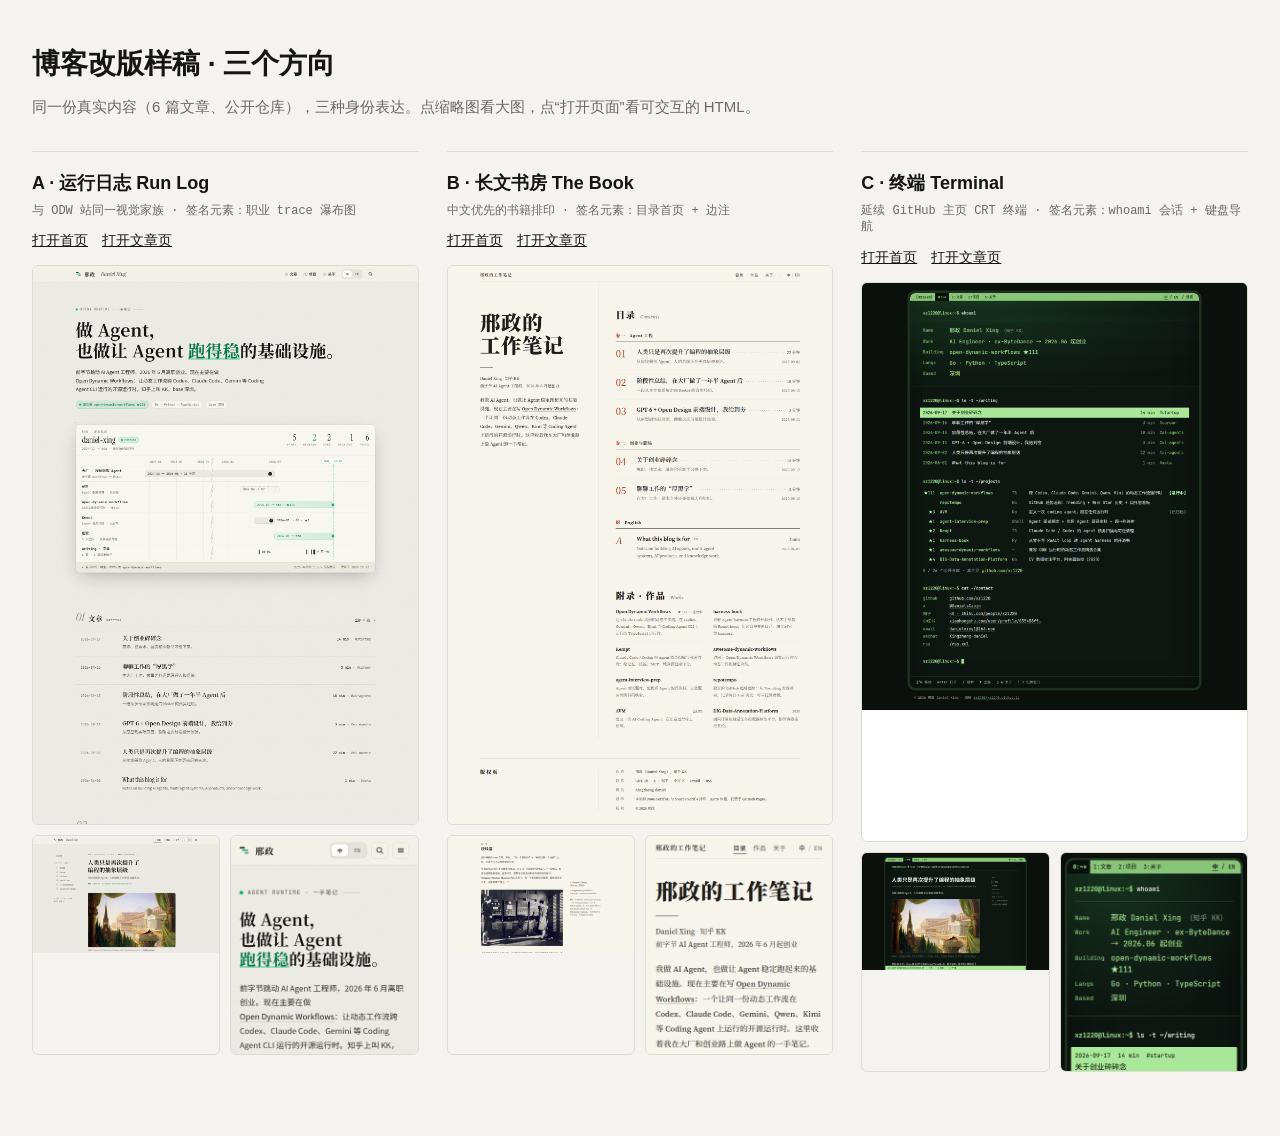
==== index.html @ 7ac71692 "Publish blog redesign mockups: three directions Static previews of three redesign directions for xz1" ====
<!doctype html>
<html lang="zh-CN">
<head>
<meta charset="utf-8">
<meta name="robots" content="noindex, nofollow">
<meta name="viewport" content="width=device-width, initial-scale=1">
<title>博客改版样稿 · 三个方向</title>
<style>
  :root { --paper:#f4f3ef; --ink:#151513; --muted:#6c6a63; --line:#dedbd2; }
  * { box-sizing: border-box; }
  body { margin:0; background:var(--paper); color:var(--ink);
    font: 15px/1.7 -apple-system, BlinkMacSystemFont, "Segoe UI", "PingFang SC", "Noto Sans SC", sans-serif; }
  header { max-width: 1400px; margin: 0 auto; padding: 40px 32px 8px; }
  h1 { font-size: 28px; margin: 0 0 6px; }
  header p { margin: 0; color: var(--muted); }
  main { max-width: 1400px; margin: 0 auto; padding: 24px 32px 64px;
    display: grid; grid-template-columns: repeat(3, 1fr); gap: 28px; }
  section { border-top: 1px solid var(--line); padding-top: 16px; }
  h2 { font-size: 18px; margin: 0 0 4px; }
  .tag { font: 12px/1.4 ui-monospace, Menlo, monospace; color: var(--muted); margin: 0 0 10px; }
  .links { display: flex; gap: 14px; margin: 0 0 12px; font-size: 14px; }
  .links a { color: inherit; }
  .thumb { display: block; height: 560px; overflow: hidden; border: 1px solid var(--line); border-radius: 6px; background: #fff; }
  .thumb img { width: 100%; display: block; }
  .pair { display: grid; grid-template-columns: 1fr 1fr; gap: 10px; margin-top: 10px; }
  .pair a { display: block; height: 220px; overflow: hidden; border: 1px solid var(--line); border-radius: 6px; }
  .pair img { width: 100%; display: block; }
  ul { margin: 12px 0 0; padding-left: 18px; color: #33322d; font-size: 14px; }
  @media (max-width: 1000px) { main { grid-template-columns: 1fr; } }
</style>
</head>
<body>
<header>
  <h1>博客改版样稿 · 三个方向</h1>
  <p>同一份真实内容（6 篇文章、公开仓库），三种身份表达。点缩略图看大图，点“打开页面”看可交互的 HTML。</p>
</header>
<main>
  <section>
    <h2>A · 运行日志 Run Log</h2>
    <p class="tag">与 ODW 站同一视觉家族 · 签名元素：职业 trace 瀑布图</p>
    <p class="links"><a href="a-runlog/index.html">打开首页</a><a href="a-runlog/article.html">打开文章页</a></p>
    <a class="thumb" href="a-runlog/shots/home-1440.png"><img src="a-runlog/shots/home-1440.png" alt="方案 A 首页"></a>
    <div class="pair">
      <a href="a-runlog/shots/article-1440.png"><img src="a-runlog/shots/article-1440.png" alt="方案 A 文章页"></a>
      <a href="a-runlog/shots/home-390.png"><img src="a-runlog/shots/home-390.png" alt="方案 A 手机首页"></a>
    </div>
  </section>
  <section>
    <h2>B · 长文书房 The Book</h2>
    <p class="tag">中文优先的书籍排印 · 签名元素：目录首页 + 边注</p>
    <p class="links"><a href="b-book/index.html">打开首页</a><a href="b-book/article.html">打开文章页</a></p>
    <a class="thumb" href="b-book/shots/home-1440.png"><img src="b-book/shots/home-1440.png" alt="方案 B 首页"></a>
    <div class="pair">
      <a href="b-book/shots/article-1440-mid.png"><img src="b-book/shots/article-1440-mid.png" alt="方案 B 文章页边注"></a>
      <a href="b-book/shots/home-390.png"><img src="b-book/shots/home-390.png" alt="方案 B 手机首页"></a>
    </div>
  </section>
  <section>
    <h2>C · 终端 Terminal</h2>
    <p class="tag">延续 GitHub 主页 CRT 终端 · 签名元素：whoami 会话 + 键盘导航</p>
    <p class="links"><a href="c-terminal/index.html">打开首页</a><a href="c-terminal/article.html">打开文章页</a></p>
    <a class="thumb" href="c-terminal/shots/home-1440.png"><img src="c-terminal/shots/home-1440.png" alt="方案 C 首页"></a>
    <div class="pair">
      <a href="c-terminal/shots/article-1440.png"><img src="c-terminal/shots/article-1440.png" alt="方案 C 文章页"></a>
      <a href="c-terminal/shots/home-390.png"><img src="c-terminal/shots/home-390.png" alt="方案 C 手机首页"></a>
    </div>
  </section>
</main>
</body>
</html>
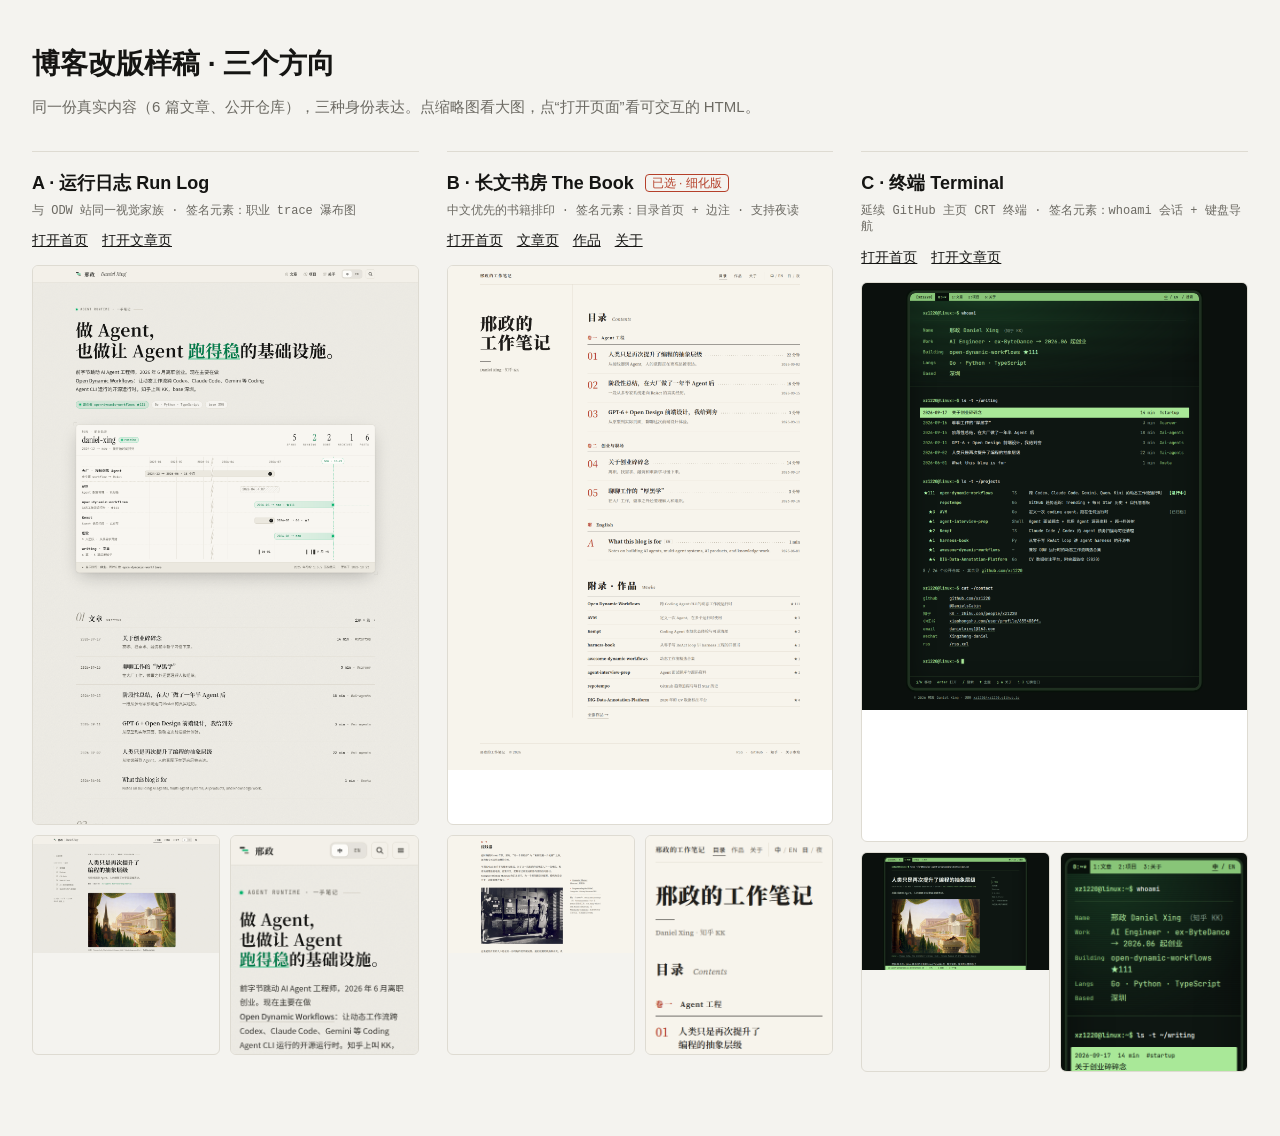
==== commit 8f663bb6: "Refine direction B: lighter title page, full site pages, night reading - Home: the title page shrink" ====
--- a/index.html
+++ b/index.html
@@ -18,6 +18,7 @@
   section { border-top: 1px solid var(--line); padding-top: 16px; }
   h2 { font-size: 18px; margin: 0 0 4px; }
   .tag { font: 12px/1.4 ui-monospace, Menlo, monospace; color: var(--muted); margin: 0 0 10px; }
+  .chosen { font-size: 12px; font-weight: 500; color: #b5402a; border: 1px solid currentColor; border-radius: 4px; padding: 1px 6px; margin-left: 6px; vertical-align: 2px; }
   .links { display: flex; gap: 14px; margin: 0 0 12px; font-size: 14px; }
   .links a { color: inherit; }
   .thumb { display: block; height: 560px; overflow: hidden; border: 1px solid var(--line); border-radius: 6px; background: #fff; }
@@ -46,9 +47,9 @@
     </div>
   </section>
   <section>
-    <h2>B · 长文书房 The Book</h2>
-    <p class="tag">中文优先的书籍排印 · 签名元素：目录首页 + 边注</p>
-    <p class="links"><a href="b-book/index.html">打开首页</a><a href="b-book/article.html">打开文章页</a></p>
+    <h2>B · 长文书房 The Book <span class="chosen">已选 · 细化版</span></h2>
+    <p class="tag">中文优先的书籍排印 · 签名元素：目录首页 + 边注 · 支持夜读</p>
+    <p class="links"><a href="b-book/index.html">打开首页</a><a href="b-book/article.html">文章页</a><a href="b-book/works.html">作品</a><a href="b-book/about.html">关于</a></p>
     <a class="thumb" href="b-book/shots/home-1440.png"><img src="b-book/shots/home-1440.png" alt="方案 B 首页"></a>
     <div class="pair">
       <a href="b-book/shots/article-1440-mid.png"><img src="b-book/shots/article-1440-mid.png" alt="方案 B 文章页边注"></a>
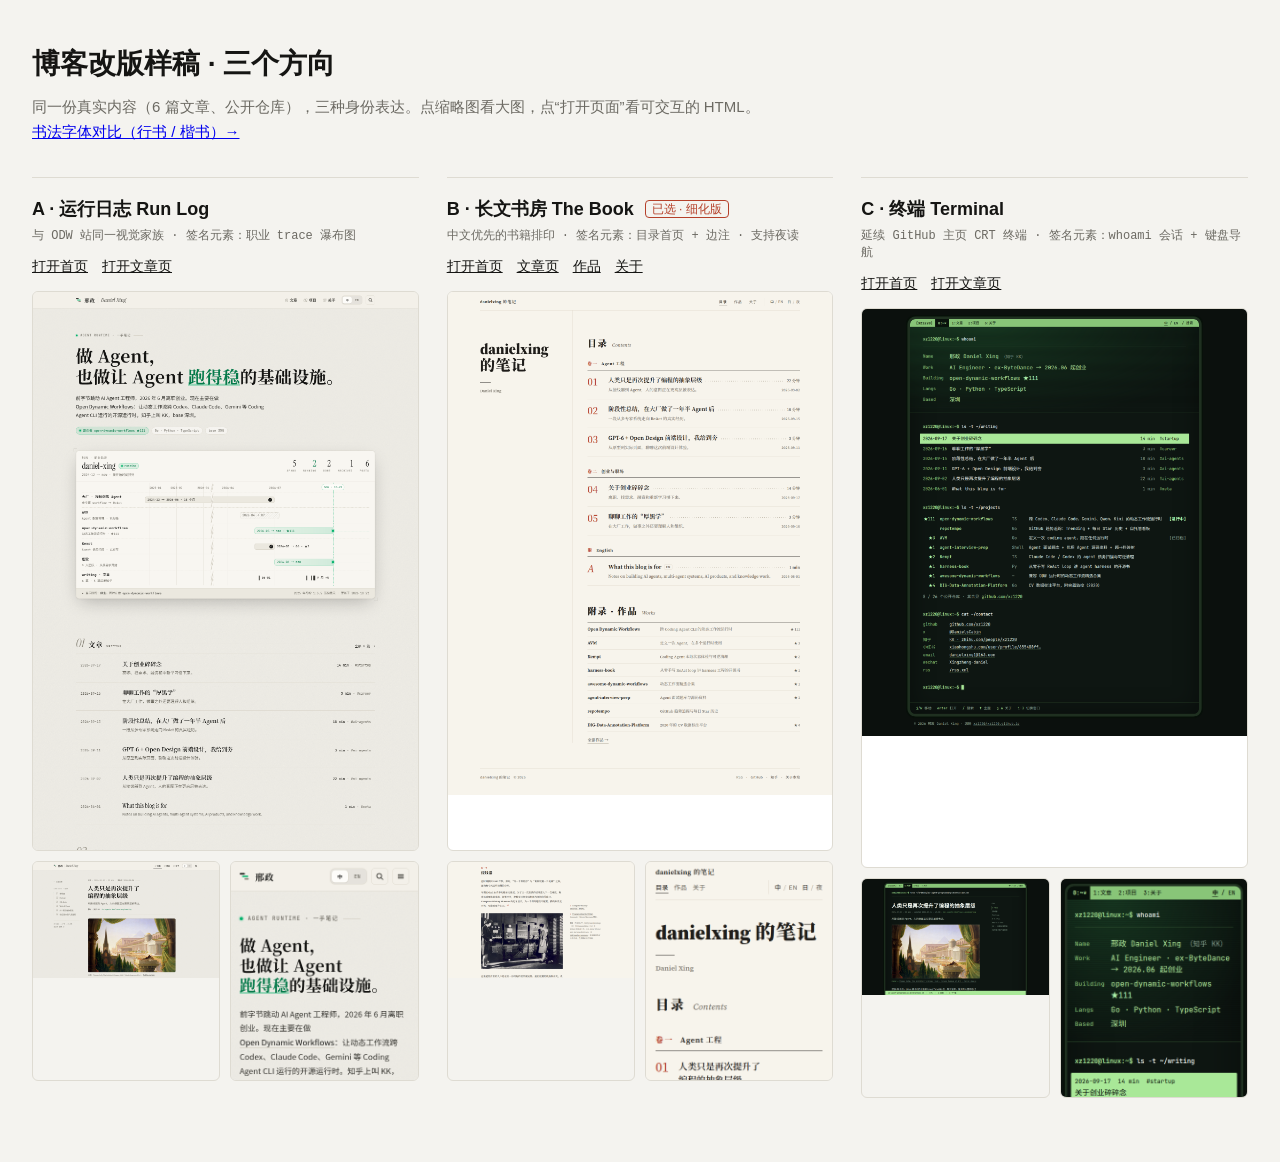
==== commit 21ab4675: "Add calligraphy font specimen fonts.html compares four OFL Chinese calligraphy faces (Zhi Mang Xing," ====
--- a/index.html
+++ b/index.html
@@ -34,6 +34,7 @@
 <header>
   <h1>博客改版样稿 · 三个方向</h1>
   <p>同一份真实内容（6 篇文章、公开仓库），三种身份表达。点缩略图看大图，点“打开页面”看可交互的 HTML。</p>
+  <p><a href="fonts.html">书法字体对比（行书 / 楷书）→</a></p>
 </header>
 <main>
   <section>
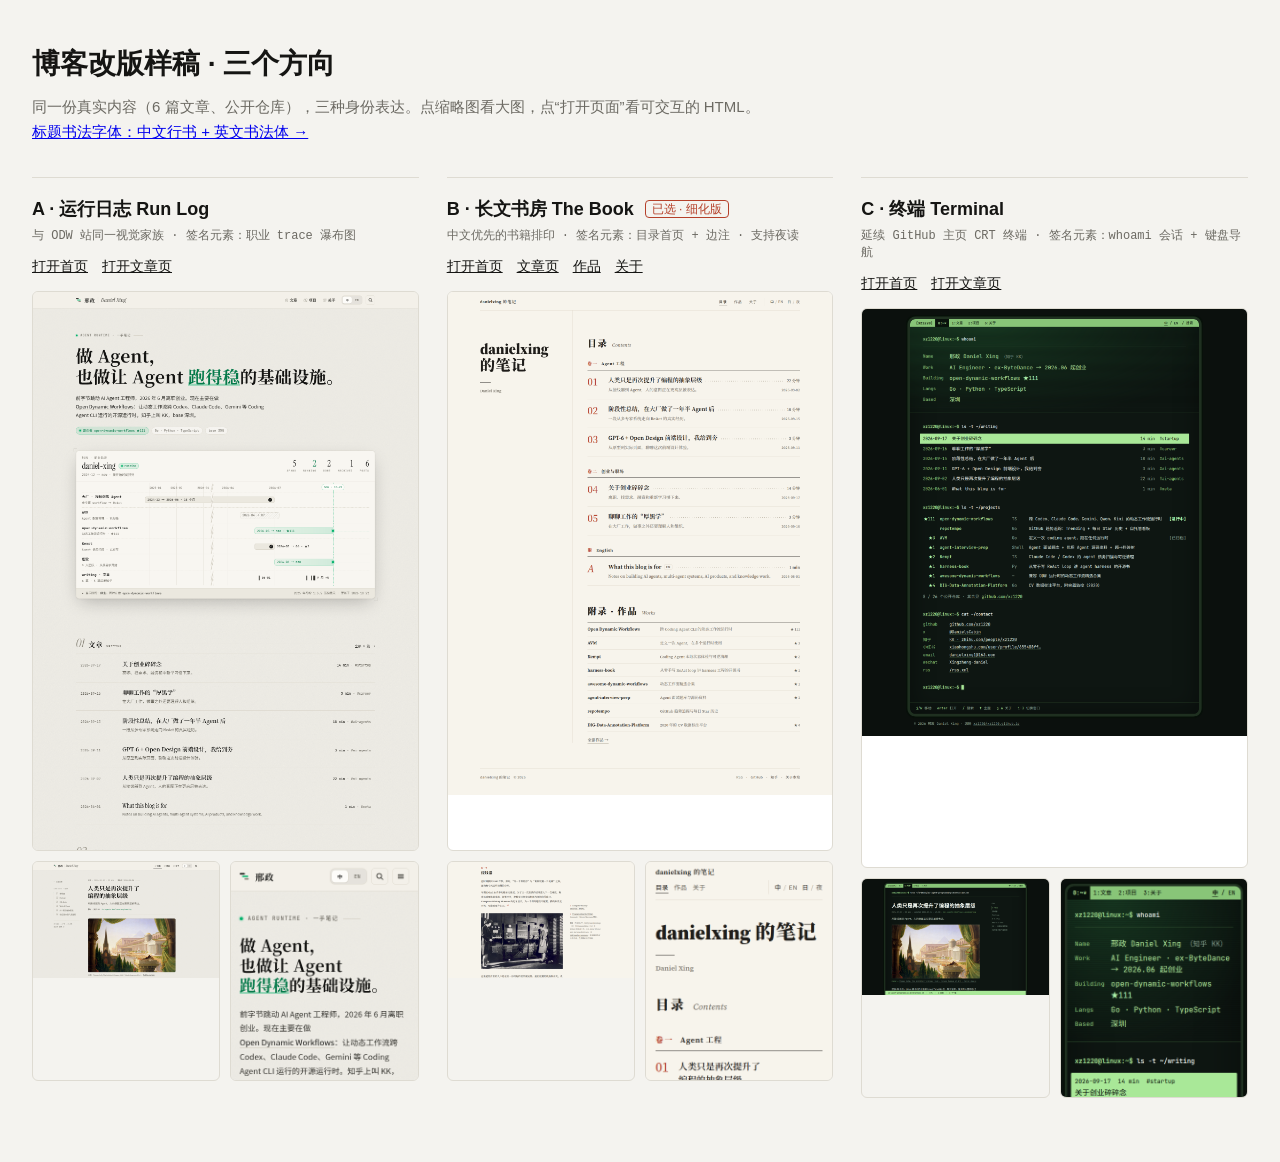
==== commit 70c7ed95: "Add title font specimen: 行书 Chinese with calligraphic English fonts.html pairs Zhi Mang Xing (行书) fo" ====
--- a/index.html
+++ b/index.html
@@ -34,7 +34,7 @@
 <header>
   <h1>博客改版样稿 · 三个方向</h1>
   <p>同一份真实内容（6 篇文章、公开仓库），三种身份表达。点缩略图看大图，点“打开页面”看可交互的 HTML。</p>
-  <p><a href="fonts.html">书法字体对比（行书 / 楷书）→</a></p>
+  <p><a href="fonts.html">标题书法字体：中文行书 + 英文书法体 →</a></p>
 </header>
 <main>
   <section>
